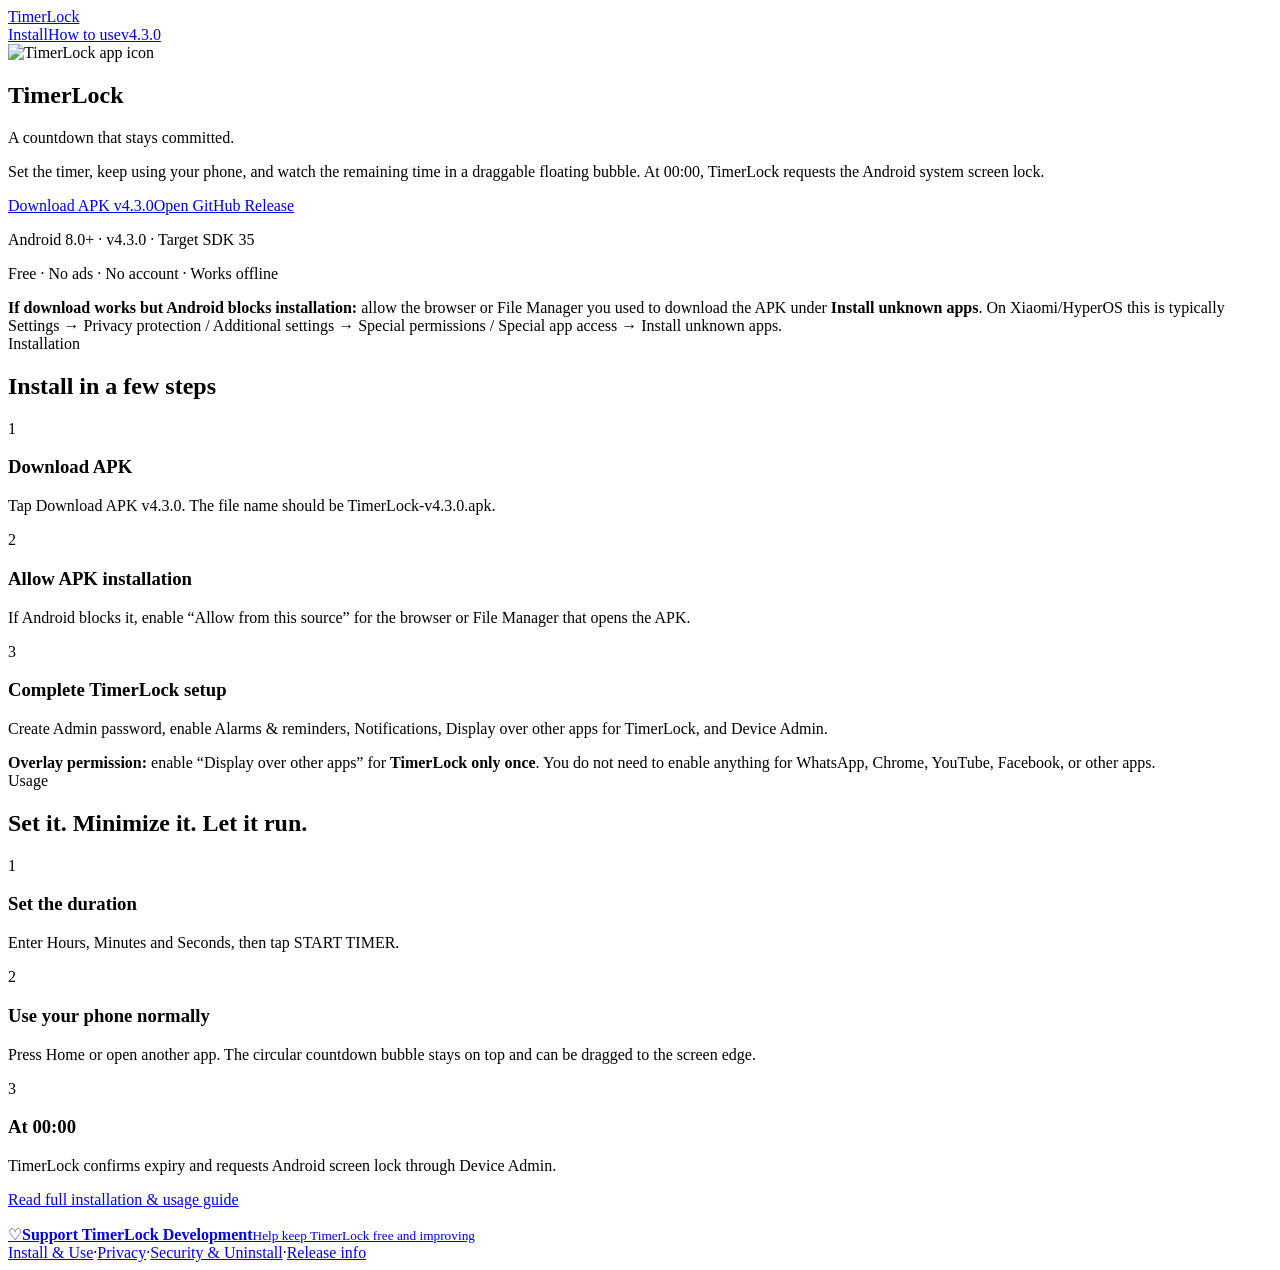
==== website/index.html @ ca434838 "Add TimerLock web analytics and donation support" ====
<!doctype html><html lang="en"><head><meta charset="utf-8"><meta name="viewport" content="width=device-width,initial-scale=1"><title>TimerLock — Protected Countdown Timer for Android</title><meta name="description" content="TimerLock v4.3.0 protected Android countdown with floating timer and lock-at-zero behavior."><meta name="theme-color" content="#07111f"><link rel="icon" href="assets/icon.svg"><link rel="stylesheet" href="styles.css"><script>
window.va=window.va||function(){(window.vaq=window.vaq||[]).push(arguments);};
</script>
<script defer src="/_vercel/insights/script.js"></script></head><body><nav class="nav"><div class="navin"><a class="brand" href="./"><img src="assets/icon.svg" alt=""><span>TimerLock</span></a><div class="navlinks"><a href="#install">Install</a><a href="#use">How to use</a><a href="releases.html">v4.3.0</a></div></div></nav><main><section class="hero"><img class="logo" src="assets/icon.svg" alt="TimerLock app icon"><h1>TimerLock</h1><p class="tagline">A countdown that stays committed.</p><p class="subline">Set the timer, keep using your phone, and watch the remaining time in a draggable floating bubble. At 00:00, TimerLock requests the Android system screen lock.</p><div class="actions"><a class="btn primary" data-track="download" data-location="hero" href="https://github.com/aqm2404-beep/Timer-Locka/releases/download/v4.3.0/TimerLock-v4.3.0.apk">Download APK v4.3.0</a><a class="btn secondary" href="https://github.com/aqm2404-beep/Timer-Locka/releases/tag/v4.3.0">Open GitHub Release</a></div><p class="meta">Android 8.0+ · v4.3.0 · Target SDK 35</p><p class="trust">Free · No ads · No account · Works offline</p></section><div class="notice"><strong>If download works but Android blocks installation:</strong> allow the browser or File Manager you used to download the APK under <strong>Install unknown apps</strong>. On Xiaomi/HyperOS this is typically Settings → Privacy protection / Additional settings → Special permissions / Special app access → Install unknown apps.</div><section class="section" id="install"><div class="section-head"><span class="eyebrow">Installation</span><h2>Install in a few steps</h2></div><div class="grid"><article class="card"><div class="num">1</div><h3>Download APK</h3><p>Tap Download APK v4.3.0. The file name should be TimerLock-v4.3.0.apk.</p></article><article class="card"><div class="num">2</div><h3>Allow APK installation</h3><p>If Android blocks it, enable “Allow from this source” for the browser or File Manager that opens the APK.</p></article><article class="card"><div class="num">3</div><h3>Complete TimerLock setup</h3><p>Create Admin password, enable Alarms & reminders, Notifications, Display over other apps for TimerLock, and Device Admin.</p></article></div><div class="permission"><strong>Overlay permission:</strong> enable “Display over other apps” for <strong>TimerLock only once</strong>. You do not need to enable anything for WhatsApp, Chrome, YouTube, Facebook, or other apps.</div></section><section class="section" id="use"><div class="section-head"><span class="eyebrow">Usage</span><h2>Set it. Minimize it. Let it run.</h2></div><div class="grid"><article class="card"><div class="num">1</div><h3>Set the duration</h3><p>Enter Hours, Minutes and Seconds, then tap START TIMER.</p></article><article class="card"><div class="num">2</div><h3>Use your phone normally</h3><p>Press Home or open another app. The circular countdown bubble stays on top and can be dragged to the screen edge.</p></article><article class="card"><div class="num">3</div><h3>At 00:00</h3><p>TimerLock confirms expiry and requests Android screen lock through Device Admin.</p></article></div><p class="center"><a class="textlink" href="guide.html">Read full installation & usage guide</a></p><div class="support-wrap"><a class="support" data-track="donation" href="https://ko-fi.com/timerlock" target="_blank" rel="noopener noreferrer"><span class="support-heart">♡</span><span><strong>Support TimerLock Development</strong><small>Help keep TimerLock free and improving</small></span></a></div></section></main><footer class="footer"><a href="guide.html">Install & Use</a><span>·</span><a href="privacy.html">Privacy</a><span>·</span><a href="security.html">Security & Uninstall</a><span>·</span><a href="releases.html">Release info</a></footer><script src="app.js"></script></body></html>
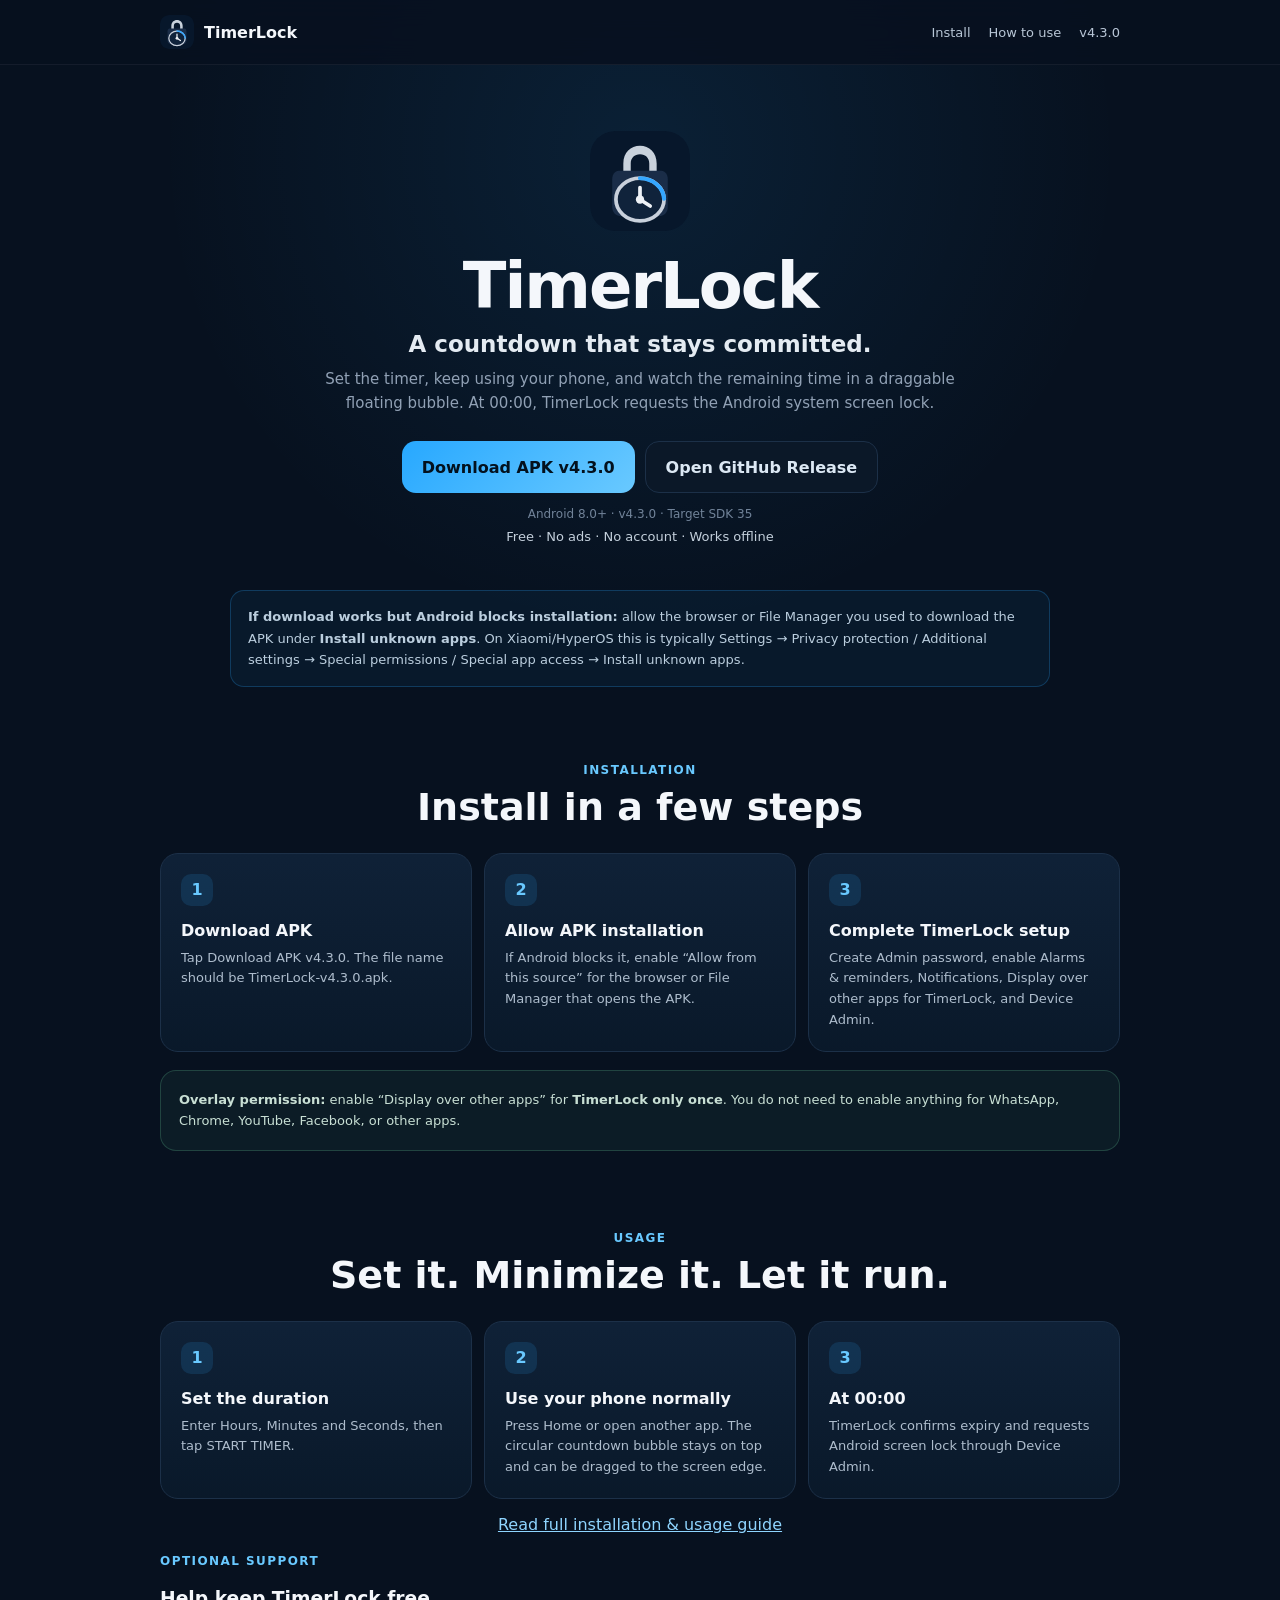
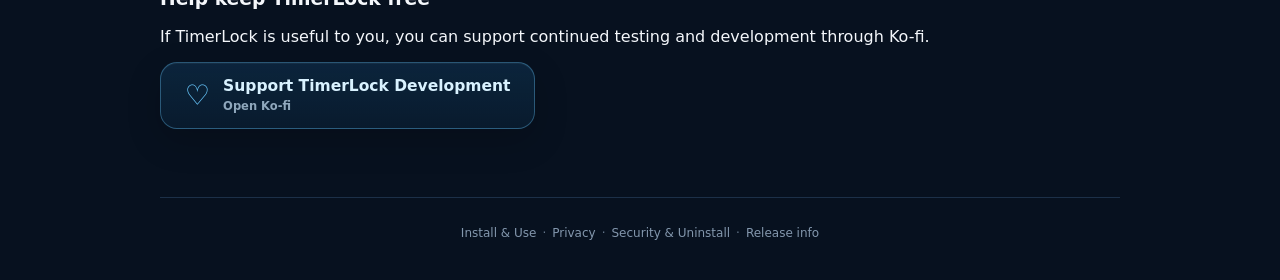
==== commit df92eb9c: "Make TimerLock donation CTA more prominent" ====
--- a/website/index.html
+++ b/website/index.html
@@ -1,4 +1,4 @@
 <!doctype html><html lang="en"><head><meta charset="utf-8"><meta name="viewport" content="width=device-width,initial-scale=1"><title>TimerLock — Protected Countdown Timer for Android</title><meta name="description" content="TimerLock v4.3.0 protected Android countdown with floating timer and lock-at-zero behavior."><meta name="theme-color" content="#07111f"><link rel="icon" href="assets/icon.svg"><link rel="stylesheet" href="styles.css"><script>
 window.va=window.va||function(){(window.vaq=window.vaq||[]).push(arguments);};
 </script>
-<script defer src="/_vercel/insights/script.js"></script></head><body><nav class="nav"><div class="navin"><a class="brand" href="./"><img src="assets/icon.svg" alt=""><span>TimerLock</span></a><div class="navlinks"><a href="#install">Install</a><a href="#use">How to use</a><a href="releases.html">v4.3.0</a></div></div></nav><main><section class="hero"><img class="logo" src="assets/icon.svg" alt="TimerLock app icon"><h1>TimerLock</h1><p class="tagline">A countdown that stays committed.</p><p class="subline">Set the timer, keep using your phone, and watch the remaining time in a draggable floating bubble. At 00:00, TimerLock requests the Android system screen lock.</p><div class="actions"><a class="btn primary" data-track="download" data-location="hero" href="https://github.com/aqm2404-beep/Timer-Locka/releases/download/v4.3.0/TimerLock-v4.3.0.apk">Download APK v4.3.0</a><a class="btn secondary" href="https://github.com/aqm2404-beep/Timer-Locka/releases/tag/v4.3.0">Open GitHub Release</a></div><p class="meta">Android 8.0+ · v4.3.0 · Target SDK 35</p><p class="trust">Free · No ads · No account · Works offline</p></section><div class="notice"><strong>If download works but Android blocks installation:</strong> allow the browser or File Manager you used to download the APK under <strong>Install unknown apps</strong>. On Xiaomi/HyperOS this is typically Settings → Privacy protection / Additional settings → Special permissions / Special app access → Install unknown apps.</div><section class="section" id="install"><div class="section-head"><span class="eyebrow">Installation</span><h2>Install in a few steps</h2></div><div class="grid"><article class="card"><div class="num">1</div><h3>Download APK</h3><p>Tap Download APK v4.3.0. The file name should be TimerLock-v4.3.0.apk.</p></article><article class="card"><div class="num">2</div><h3>Allow APK installation</h3><p>If Android blocks it, enable “Allow from this source” for the browser or File Manager that opens the APK.</p></article><article class="card"><div class="num">3</div><h3>Complete TimerLock setup</h3><p>Create Admin password, enable Alarms & reminders, Notifications, Display over other apps for TimerLock, and Device Admin.</p></article></div><div class="permission"><strong>Overlay permission:</strong> enable “Display over other apps” for <strong>TimerLock only once</strong>. You do not need to enable anything for WhatsApp, Chrome, YouTube, Facebook, or other apps.</div></section><section class="section" id="use"><div class="section-head"><span class="eyebrow">Usage</span><h2>Set it. Minimize it. Let it run.</h2></div><div class="grid"><article class="card"><div class="num">1</div><h3>Set the duration</h3><p>Enter Hours, Minutes and Seconds, then tap START TIMER.</p></article><article class="card"><div class="num">2</div><h3>Use your phone normally</h3><p>Press Home or open another app. The circular countdown bubble stays on top and can be dragged to the screen edge.</p></article><article class="card"><div class="num">3</div><h3>At 00:00</h3><p>TimerLock confirms expiry and requests Android screen lock through Device Admin.</p></article></div><p class="center"><a class="textlink" href="guide.html">Read full installation & usage guide</a></p><div class="support-wrap"><a class="support" data-track="donation" href="https://ko-fi.com/timerlock" target="_blank" rel="noopener noreferrer"><span class="support-heart">♡</span><span><strong>Support TimerLock Development</strong><small>Help keep TimerLock free and improving</small></span></a></div></section></main><footer class="footer"><a href="guide.html">Install & Use</a><span>·</span><a href="privacy.html">Privacy</a><span>·</span><a href="security.html">Security & Uninstall</a><span>·</span><a href="releases.html">Release info</a></footer><script src="app.js"></script></body></html>+<script defer src="/_vercel/insights/script.js"></script></head><body><nav class="nav"><div class="navin"><a class="brand" href="./"><img src="assets/icon.svg" alt=""><span>TimerLock</span></a><div class="navlinks"><a href="#install">Install</a><a href="#use">How to use</a><a href="releases.html">v4.3.0</a></div></div></nav><main><section class="hero"><img class="logo" src="assets/icon.svg" alt="TimerLock app icon"><h1>TimerLock</h1><p class="tagline">A countdown that stays committed.</p><p class="subline">Set the timer, keep using your phone, and watch the remaining time in a draggable floating bubble. At 00:00, TimerLock requests the Android system screen lock.</p><div class="actions"><a class="btn primary" data-track="download" data-location="hero" href="https://github.com/aqm2404-beep/Timer-Locka/releases/download/v4.3.0/TimerLock-v4.3.0.apk">Download APK v4.3.0</a><a class="btn secondary" href="https://github.com/aqm2404-beep/Timer-Locka/releases/tag/v4.3.0">Open GitHub Release</a></div><p class="meta">Android 8.0+ · v4.3.0 · Target SDK 35</p><p class="trust">Free · No ads · No account · Works offline</p></section><div class="notice"><strong>If download works but Android blocks installation:</strong> allow the browser or File Manager you used to download the APK under <strong>Install unknown apps</strong>. On Xiaomi/HyperOS this is typically Settings → Privacy protection / Additional settings → Special permissions / Special app access → Install unknown apps.</div><section class="section" id="install"><div class="section-head"><span class="eyebrow">Installation</span><h2>Install in a few steps</h2></div><div class="grid"><article class="card"><div class="num">1</div><h3>Download APK</h3><p>Tap Download APK v4.3.0. The file name should be TimerLock-v4.3.0.apk.</p></article><article class="card"><div class="num">2</div><h3>Allow APK installation</h3><p>If Android blocks it, enable “Allow from this source” for the browser or File Manager that opens the APK.</p></article><article class="card"><div class="num">3</div><h3>Complete TimerLock setup</h3><p>Create Admin password, enable Alarms & reminders, Notifications, Display over other apps for TimerLock, and Device Admin.</p></article></div><div class="permission"><strong>Overlay permission:</strong> enable “Display over other apps” for <strong>TimerLock only once</strong>. You do not need to enable anything for WhatsApp, Chrome, YouTube, Facebook, or other apps.</div></section><section class="section" id="use"><div class="section-head"><span class="eyebrow">Usage</span><h2>Set it. Minimize it. Let it run.</h2></div><div class="grid"><article class="card"><div class="num">1</div><h3>Set the duration</h3><p>Enter Hours, Minutes and Seconds, then tap START TIMER.</p></article><article class="card"><div class="num">2</div><h3>Use your phone normally</h3><p>Press Home or open another app. The circular countdown bubble stays on top and can be dragged to the screen edge.</p></article><article class="card"><div class="num">3</div><h3>At 00:00</h3><p>TimerLock confirms expiry and requests Android screen lock through Device Admin.</p></article></div><p class="center"><a class="textlink" href="guide.html">Read full installation & usage guide</a></p><div class="support-card"><div class="support-copy"><span class="eyebrow">Optional support</span><h3>Help keep TimerLock free</h3><p>If TimerLock is useful to you, you can support continued testing and development through Ko-fi.</p></div><a class="support" data-track="donation" href="https://ko-fi.com/timerlock" target="_blank" rel="noopener noreferrer"><span class="support-heart">♡</span><span><strong>Support TimerLock Development</strong><small>Open Ko-fi</small></span></a></div></section></main><footer class="footer"><a href="guide.html">Install & Use</a><span>·</span><a href="privacy.html">Privacy</a><span>·</span><a href="security.html">Security & Uninstall</a><span>·</span><a href="releases.html">Release info</a></footer><script src="app.js"></script></body></html>
--- a/website/styles.css
+++ b/website/styles.css
@@ -0,0 +1 @@
+:root{color-scheme:dark;--bg:#07111f;--panel:#102238;--text:#f4f7fb;--muted:#91a1b5;--blue:#27a8ff;--blue2:#69c9ff;--line:#1c3048;--ok:#6ad7a0}*{box-sizing:border-box}html{scroll-behavior:smooth}body{margin:0;background:radial-gradient(circle at 50% 8%,rgba(39,168,255,.10),transparent 26%),var(--bg);color:var(--text);font-family:Inter,system-ui,-apple-system,"Segoe UI",sans-serif}a{color:inherit}.nav{position:sticky;top:0;z-index:10;background:rgba(7,17,31,.88);backdrop-filter:blur(14px);border-bottom:1px solid rgba(255,255,255,.055)}.navin{width:min(100% - 32px,960px);margin:auto;display:flex;align-items:center;justify-content:space-between;min-height:64px}.brand{display:flex;align-items:center;gap:10px;text-decoration:none;font-weight:850}.brand img{width:34px;height:34px;border-radius:9px}.navlinks{display:flex;gap:18px;font-size:13px;color:#b8c6d6}.navlinks a{text-decoration:none}.hero{width:min(100% - 36px,820px);margin:auto;text-align:center;padding:66px 0 46px}.logo{width:100px;height:100px;border-radius:25px;margin-bottom:20px}h1{font-size:clamp(42px,9vw,64px);line-height:.98;margin:0 0 13px;letter-spacing:-2px}.tagline{margin:0;color:#e4ebf2;font-size:clamp(19px,4vw,23px);font-weight:700}.subline{max-width:650px;margin:10px auto 25px;color:var(--muted);font-size:15px;line-height:1.65}.actions{display:flex;flex-wrap:wrap;justify-content:center;gap:10px}.btn{display:inline-flex;align-items:center;justify-content:center;min-height:52px;text-decoration:none;border-radius:14px;padding:14px 20px;font-weight:850}.primary{background:linear-gradient(135deg,var(--blue),var(--blue2));color:#03111e}.secondary{border:1px solid var(--line);background:#0b1828;color:#dce8f4}.meta{margin:14px 0 0;color:#718399;font-size:12px}.trust{margin:8px 0 0;color:#c4d0dc;font-size:13px}.notice{width:min(100% - 36px,820px);margin:0 auto 34px;padding:15px 17px;border:1px solid rgba(39,168,255,.24);border-radius:14px;background:rgba(39,168,255,.055);color:#bbcede;font-size:13px;line-height:1.65}.section{width:min(100% - 36px,960px);margin:auto;padding:38px 0}.section-head{text-align:center;margin-bottom:24px}.eyebrow{color:var(--blue2);font-size:12px;font-weight:850;text-transform:uppercase;letter-spacing:.12em}.section h2{font-size:clamp(28px,5vw,38px);margin:7px 0 8px}.grid{display:grid;grid-template-columns:repeat(3,1fr);gap:12px}.card{background:linear-gradient(180deg,rgba(16,34,56,.95),rgba(10,25,42,.95));border:1px solid var(--line);border-radius:18px;padding:20px}.num{width:32px;height:32px;display:grid;place-items:center;border-radius:10px;background:rgba(39,168,255,.14);color:var(--blue2);font-weight:900;margin-bottom:15px}.card h3{font-size:16px;margin:0 0 8px}.card p{font-size:13px;line-height:1.6;color:#aebdcd;margin:0}.permission,.callout{margin-top:18px;padding:18px;border-radius:16px;background:rgba(106,215,160,.055);border:1px solid rgba(106,215,160,.22);color:#c8dfd4;font-size:13px;line-height:1.65}.center{text-align:center}.textlink{color:#8fd5ff}.support-wrap{display:flex;justify-content:center;margin-top:28px}.support{display:inline-flex;align-items:center;justify-content:center;gap:13px;min-width:310px;min-height:64px;padding:14px 24px;border-radius:17px;border:1px solid rgba(105,201,255,.34);background:linear-gradient(180deg,rgba(39,168,255,.13),rgba(39,168,255,.065));box-shadow:0 12px 34px rgba(0,0,0,.18),inset 0 1px 0 rgba(255,255,255,.045);color:#d9f2ff;text-decoration:none;transition:transform .16s ease,border-color .16s ease,background .16s ease}.support:hover{transform:translateY(-2px);border-color:rgba(105,201,255,.62);background:linear-gradient(180deg,rgba(39,168,255,.19),rgba(39,168,255,.085))}.support-heart{font-size:28px;line-height:1;color:#69c9ff}.support span:last-child{display:flex;flex-direction:column;align-items:flex-start;line-height:1.2}.support strong{font-size:15.5px}.support small{margin-top:4px;color:#8fa7bc;font-size:11.5px;font-weight:600}.footer{width:min(100% - 36px,960px);margin:30px auto 0;padding:28px 0 40px;border-top:1px solid var(--line);text-align:center;color:#64768a;font-size:12px}.footer a{color:#8397ad;text-decoration:none;margin:0 6px}.wrap{width:min(100% - 36px,820px);margin:auto}.doc{padding:48px 0 72px;line-height:1.75}.doc .back{display:inline-block;margin-bottom:22px;color:var(--muted);text-decoration:none}.doc .tag{color:var(--blue2);font-size:12px;font-weight:850;text-transform:uppercase;letter-spacing:.1em}.doc h1{font-size:clamp(34px,7vw,52px);letter-spacing:-1.5px;line-height:1.05;margin:8px 0 18px}.doc h2{font-size:22px;margin:32px 0 8px}.doc p,.doc li{color:#bac6d3}.doc code{word-break:break-all;color:#dce8f4}.steps{counter-reset:step;list-style:none;padding:0}.steps li{counter-increment:step;position:relative;padding:0 0 22px 50px}.steps li:before{content:counter(step);position:absolute;left:0;top:1px;width:32px;height:32px;display:grid;place-items:center;border-radius:10px;background:rgba(39,168,255,.14);color:var(--blue2);font-weight:900}@media(max-width:760px){.grid{grid-template-columns:1fr}.navlinks a:nth-child(2){display:none}.hero{padding-top:46px}.support{width:min(100%,360px);min-width:0}}
